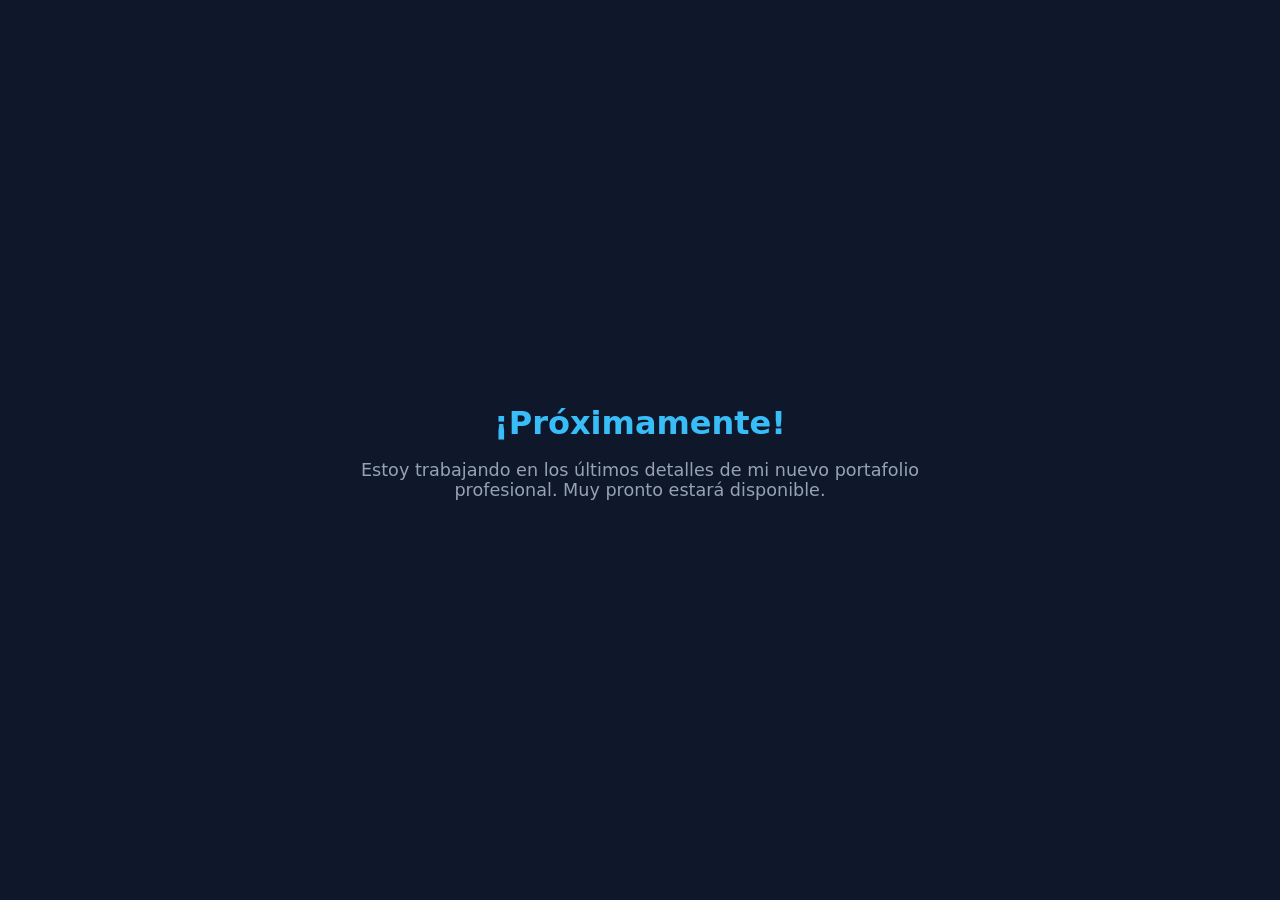
==== index.html @ eaaf488c "Create index.html" ====
<!DOCTYPE html>
<html lang="es">
<head>
    <meta charset="UTF-8">
    <meta name="viewport" content="width=device-width, initial-scale=1.0">
    <title>Portafolio en Construcción</title>
    <style>
        body {
            font-family: system-ui, -apple-system, sans-serif;
            background-color: #0f172a;
            color: #f8fafc;
            display: flex;
            justify-content: center;
            align-items: center;
            height: 100vh;
            margin: 0;
            text-align: center;
        }
        .container {
            padding: 2rem;
            max-width: 600px;
        }
        h1 { color: #38bdf8; margin-bottom: 0.5rem; }
        p { color: #94a3b8; font-size: 1.1rem; }
    </style>
</head>
<body>
    <div class="container">
        <h1>¡Próximamente!</h1>
        <p>Estoy trabajando en los últimos detalles de mi nuevo portafolio profesional. Muy pronto estará disponible.</p>
    </div>
</body>
</html>
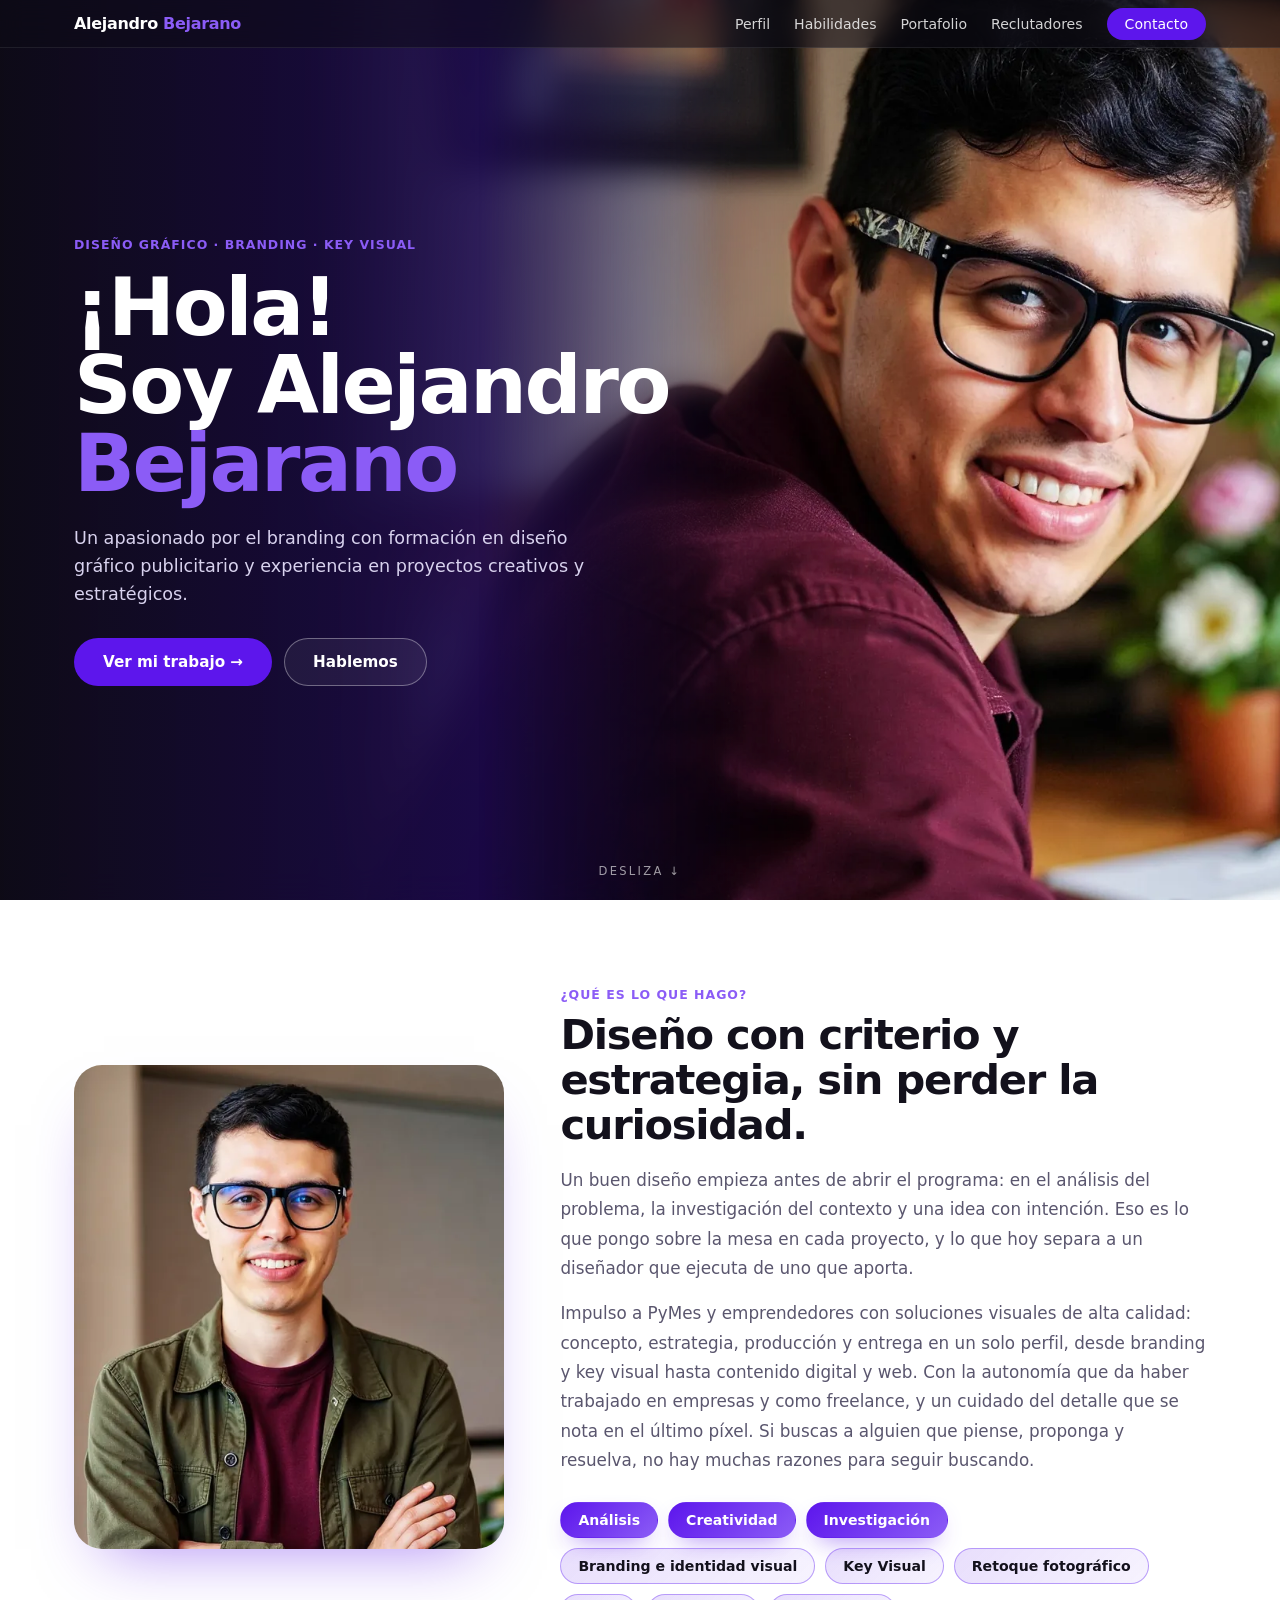
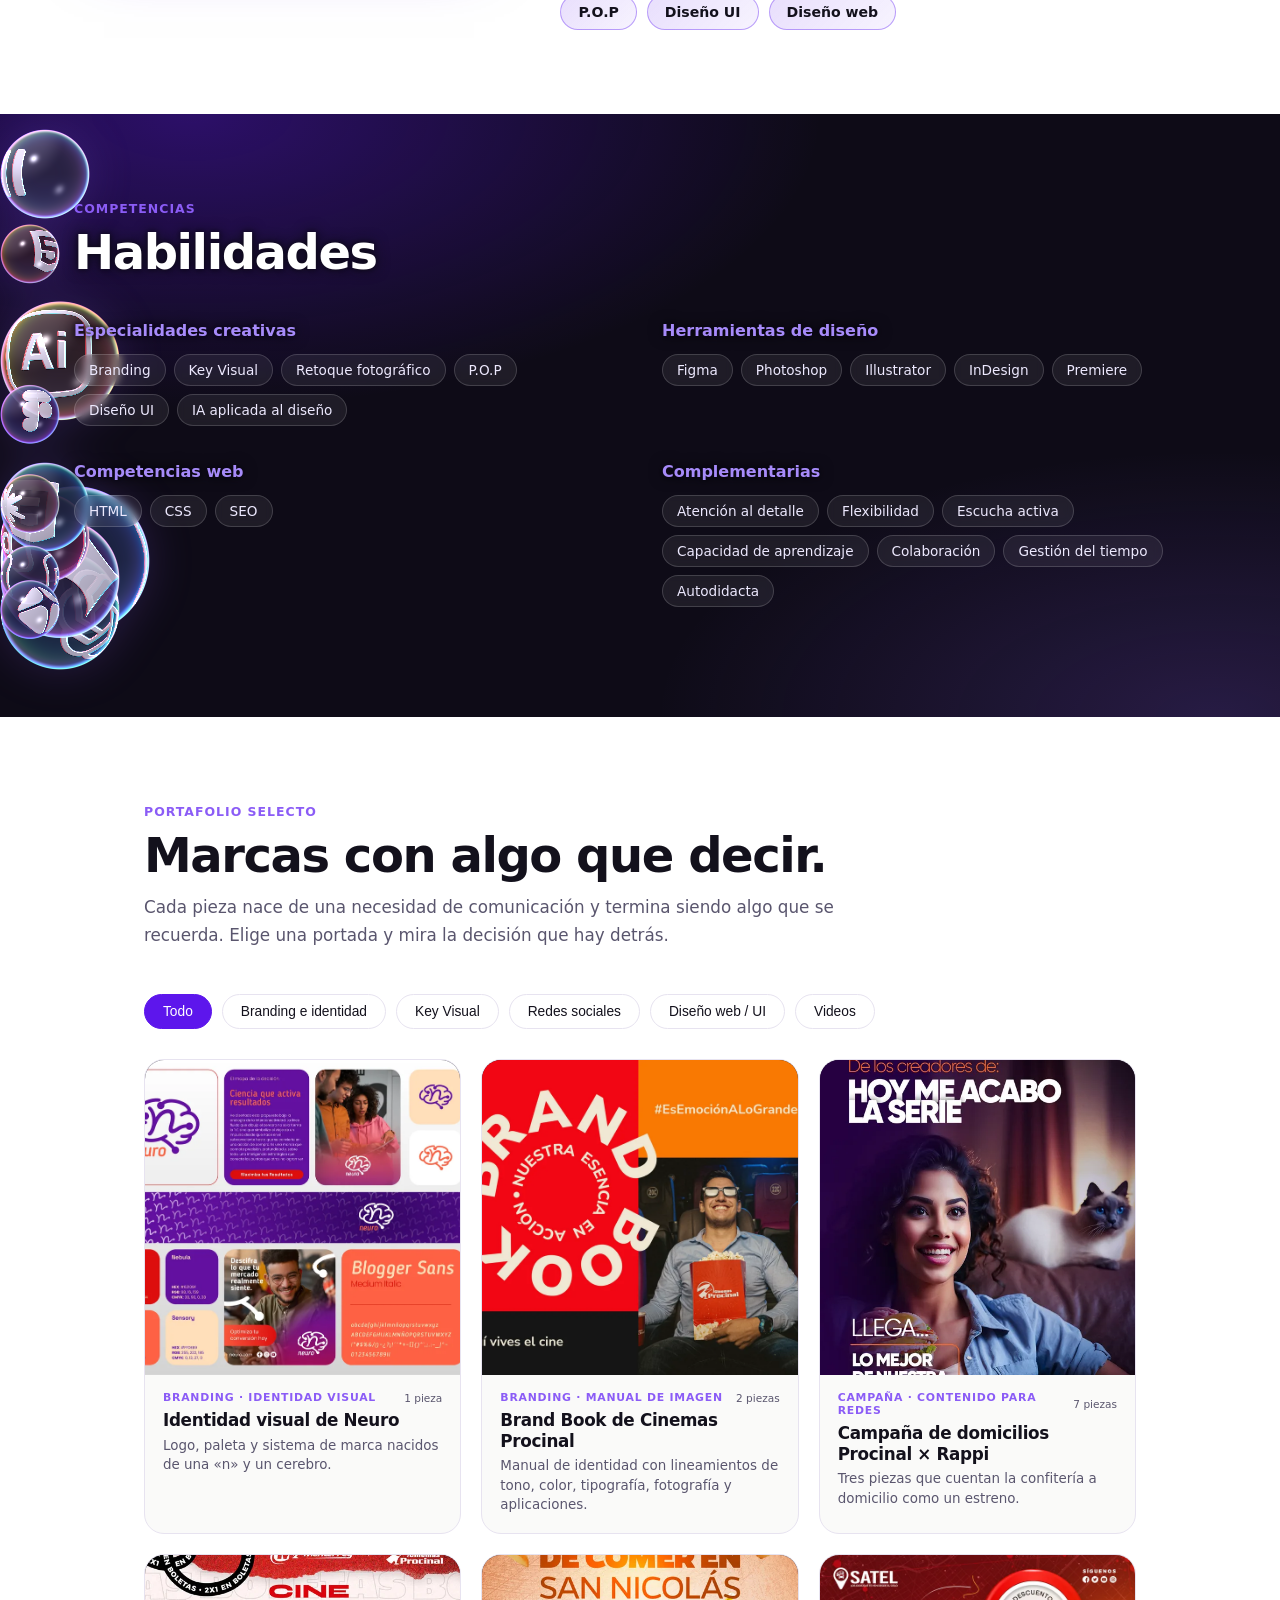
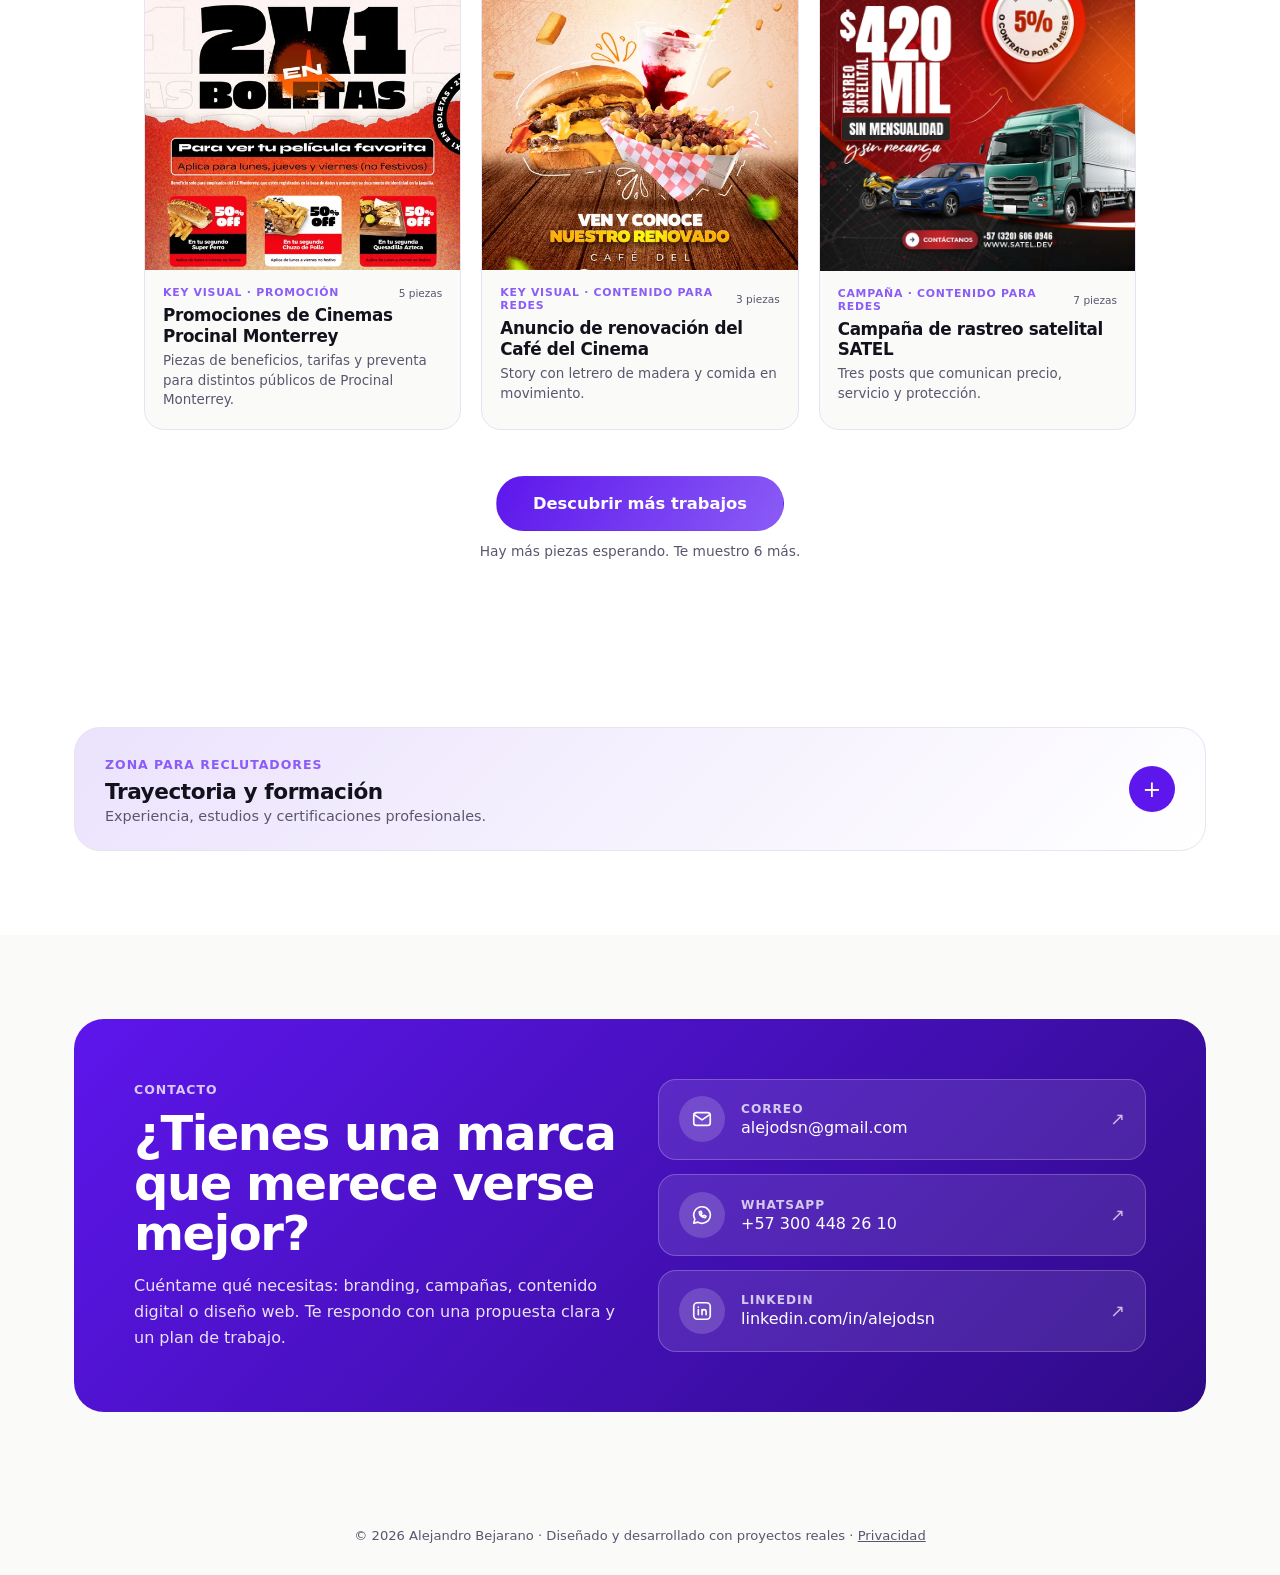
==== commit ea9ee716: "Importar la versión actual del portafolio" ====
--- a/index.html
+++ b/index.html
@@ -1,33 +1,110 @@
-<!DOCTYPE html>
-<html lang="es">
+<!doctype html>
+<html lang="es" class="no-js">
 <head>
-    <meta charset="UTF-8">
-    <meta name="viewport" content="width=device-width, initial-scale=1.0">
-    <title>Portafolio en Construcción</title>
-    <style>
-        body {
-            font-family: system-ui, -apple-system, sans-serif;
-            background-color: #0f172a;
-            color: #f8fafc;
-            display: flex;
-            justify-content: center;
-            align-items: center;
-            height: 100vh;
-            margin: 0;
-            text-align: center;
-        }
-        .container {
-            padding: 2rem;
-            max-width: 600px;
-        }
-        h1 { color: #38bdf8; margin-bottom: 0.5rem; }
-        p { color: #94a3b8; font-size: 1.1rem; }
-    </style>
+<meta charset="utf-8">
+<meta name="viewport" content="width=device-width, initial-scale=1, viewport-fit=cover">
+<title>Alejandro Bejarano — Diseñador Gráfico, Branding y Key Visual</title>
+<meta name="description" content="Portafolio de Alejandro Bejarano, diseñador gráfico en Medellín: branding, key visual, campañas y contenido digital para Cinemas Procinal, SATEL, Milenio, Del Bosque, Fenix y Neuro.">
+<link rel="icon" href="assets/favicon.svg" type="image/svg+xml">
+<meta name="theme-color" content="#0E0B17">
+<meta property="og:type" content="website"><meta property="og:locale" content="es_CO">
+<meta property="og:title" content="Alejandro Bejarano — Diseñador Gráfico, Branding y Key Visual">
+<meta property="og:description" content="Portafolio de Alejandro Bejarano, diseñador gráfico en Medellín: branding, key visual, campañas y contenido digital para Cinemas Procinal, SATEL, Milenio, Del Bosque, Fenix y Neuro.">
+<script type="application/ld+json">{"@context":"https://schema.org","@type":"Person","name":"Alejandro Bejarano","jobTitle":"Diseñador gráfico","description":"Portafolio de Alejandro Bejarano, diseñador gráfico en Medellín: branding, key visual, campañas y contenido digital.","email":"alejodsn@gmail.com","sameAs":["https://linkedin.com/in/alejodsn"],"address":{"@type":"PostalAddress","addressLocality":"Medellín","addressCountry":"CO"}}</script>
+<link rel="preload" as="image" href="assets/img/full/hero.webp">
+<link rel="stylesheet" href="assets/css/styles.css">
 </head>
 <body>
-    <div class="container">
-        <h1>¡Próximamente!</h1>
-        <p>Estoy trabajando en los últimos detalles de mi nuevo portafolio profesional. Muy pronto estará disponible.</p>
-    </div>
+<a class="skip-link" href="#main">Saltar al contenido</a>
+<header><nav>
+<a href="#inicio" class="logo">Alejandro <span>Bejarano</span></a>
+<ul class="links" id="links">
+<li><a class="nl" href="#perfil">Perfil</a></li><li><a class="nl" href="#habilidades">Habilidades</a></li><li><a class="nl" href="#portafolio">Portafolio</a></li><li><a class="nl" href="#reclutadores">Reclutadores</a></li><li><a class="nl cta" href="#contacto">Contacto</a></li>
+</ul>
+<button class="burger" id="burger" aria-label="Abrir menú" aria-controls="links" aria-expanded="false">☰</button>
+</nav></header>
+
+<main id="main">
+<section class="hero" id="inicio">
+<div class="hero-bg" id="heroBg"><img src="assets/img/full/hero.webp" alt="Alejandro Bejarano frente a su computador" width="1946" height="1332" fetchpriority="high" decoding="async"></div>
+<div class="hero-blur"></div>
+<div class="wrap"><div class="hero-in">
+<span class="eyebrow">Diseño gráfico · Branding · Key Visual</span>
+<h1>¡Hola!<br>Soy Alejandro <em>Bejarano</em></h1>
+<p>Un apasionado por el branding con formación en diseño gráfico publicitario y experiencia en proyectos creativos y estratégicos.</p>
+<div class="btns"><a class="btn b1" href="#portafolio">Ver mi trabajo →</a><a class="btn b2" href="#contacto">Hablemos</a></div>
+</div></div>
+<span class="scroll">Desliza ↓</span>
+</section>
+
+<section class="sec alt" id="perfil"><div class="wrap about">
+<div class="ph rv"><img src="assets/img/thumb/about.webp" alt="Retrato de Alejandro Bejarano" loading="lazy"></div>
+<div class="rv"><span class="eyebrow">¿Qué es lo que hago?</span>
+<h2 style="font-size:clamp(1.8rem,3.6vw,2.6rem);letter-spacing:-.03em;line-height:1.08;margin:10px 0 18px">Diseño con criterio y estrategia, sin perder la curiosidad.</h2>
+<p>Un buen diseño empieza antes de abrir el programa: en el análisis del problema, la investigación del contexto y una idea con intención. Eso es lo que pongo sobre la mesa en cada proyecto, y lo que hoy separa a un diseñador que ejecuta de uno que aporta.</p>
+<p>Impulso a PyMes y emprendedores con soluciones visuales de alta calidad: concepto, estrategia, producción y entrega en un solo perfil, desde branding y key visual hasta contenido digital y web. Con la autonomía que da haber trabajado en empresas y como freelance, y un cuidado del detalle que se nota en el último píxel. Si buscas a alguien que piense, proponga y resuelva, no hay muchas razones para seguir buscando.</p>
+<div class="tags"><span class="tag k">Análisis</span><span class="tag k">Creatividad</span><span class="tag k">Investigación</span><span class="tag">Branding e identidad visual</span><span class="tag">Key Visual</span><span class="tag">Retoque fotográfico</span><span class="tag">P.O.P</span><span class="tag">Diseño UI</span><span class="tag">Diseño web</span></div>
+</div></div></section>
+
+<section class="sec" id="habilidades">
+<div class="bubbles" aria-hidden="true">
+<span class="bb" style="--s:150px" data-bg="#001E36" data-tn="#31A8FF"><svg viewBox="0 0 48 48"><circle cx="24" cy="24" r="24" fill="#001E36"/><circle cx="24" cy="24" r="22.2" fill="none" stroke="#31A8FF" stroke-width="1.6"/><text x="24" y="31.5" text-anchor="middle" font-family="Arial,Helvetica,sans-serif" font-weight="700" font-size="21" fill="#31A8FF">Ps</text></svg></span>
+<span class="bb" style="--s:120px" data-bg="#330000" data-tn="#FF9A00"><svg viewBox="0 0 48 48"><circle cx="24" cy="24" r="24" fill="#330000"/><circle cx="24" cy="24" r="22.2" fill="none" stroke="#FF9A00" stroke-width="1.6"/><text x="24" y="31.5" text-anchor="middle" font-family="Arial,Helvetica,sans-serif" font-weight="700" font-size="21" fill="#FF9A00">Ai</text></svg></span>
+<span class="bb" style="--s:120px" data-bg="#14B38B" data-tn="#10A37F"><svg viewBox="0 0 48 48"><image href="[data-uri]" width="48" height="48"/></svg></span>
+<span class="bb" style="--s:120px" data-bg="#FFFFFF" data-tn="#9B72CB"><svg viewBox="0 0 48 48"><defs><linearGradient id="gmg" x1="6" y1="42" x2="42" y2="6" gradientUnits="userSpaceOnUse"><stop offset="0" stop-color="#4285F4"/><stop offset=".5" stop-color="#9B72CB"/><stop offset="1" stop-color="#D96570"/></linearGradient></defs><circle cx="24" cy="24" r="24" fill="#fff"/><path transform="translate(8.5 8.5) scale(1.29)" fill="url(#gmg)" d="M12 0C12.6 6.6 17.4 11.4 24 12 17.4 12.6 12.6 17.4 12 24 11.4 17.4 6.6 12.6 0 12 6.6 11.4 11.4 6.6 12 0Z"/></svg></span>
+<span class="bb" style="--s:90px" data-bg="#49021F" data-tn="#FF3366"><svg viewBox="0 0 48 48"><circle cx="24" cy="24" r="24" fill="#49021F"/><circle cx="24" cy="24" r="22.2" fill="none" stroke="#FF3366" stroke-width="1.6"/><text x="24" y="31.5" text-anchor="middle" font-family="Arial,Helvetica,sans-serif" font-weight="700" font-size="21" fill="#FF3366">Id</text></svg></span>
+<span class="bb" style="--s:90px" data-bg="#0B0B0B" data-tn="#C9C4FF"><svg viewBox="0 0 48 48"><circle cx="24" cy="24" r="24" fill="#0B0B0B"/><rect x="16.2" y="13" width="5.4" height="22" rx="1.7" fill="#fff"/><rect x="26.4" y="13" width="5.4" height="22" rx="1.7" fill="#fff"/></svg></span>
+<span class="bb" style="--s:90px" data-bg="#1572B6" data-tn="#33A9DC"><svg viewBox="0 0 48 48"><circle cx="24" cy="24" r="24" fill="#1572B6"/><g transform="translate(7.4 7.4) scale(.26)"><path fill="#FFFFFF" d="M18.814 114.123L8.76 1.352h110.48l-10.064 112.754-45.243 12.543-45.119-12.526z"/><path fill="#EDEDED" d="M64.001 117.062l36.559-10.136 8.601-96.354h-45.16v106.49z"/><path fill="#1572B6" d="M64.001 51.429h18.302l1.264-14.163H64.001V23.435h34.682l-.332 3.711-3.4 38.114h-30.95V51.429z"/><path fill="#1572B6" d="M64.083 87.349l-.061.018-15.403-4.159-.985-11.031H33.752l1.937 21.717 28.331 7.863.063-.018V87.349z"/><path fill="#1572B6" d="M81.127 64.675l-1.666 18.522-15.426 4.164v14.39l28.354-7.858.208-2.337 2.406-26.881H81.127z"/><path fill="#1572B6" d="M64.048 23.435v13.831H30.64l-.277-3.108-.63-7.012-.331-3.711h34.646zm-.047 27.996v13.831H48.792l-.277-3.108-.631-7.012-.33-3.711h16.447z"/></g></svg></span>
+<span class="bb" style="--s:60px" data-bg="#00005B" data-tn="#9999FF"><svg viewBox="0 0 48 48"><circle cx="24" cy="24" r="24" fill="#00005B"/><circle cx="24" cy="24" r="22.2" fill="none" stroke="#9999FF" stroke-width="1.6"/><text x="24" y="31.5" text-anchor="middle" font-family="Arial,Helvetica,sans-serif" font-weight="700" font-size="21" fill="#9999FF">Pr</text></svg></span>
+<span class="bb" style="--s:60px" data-bg="#D97757" data-tn="#D97757"><svg viewBox="0 0 48 48"><circle cx="24" cy="24" r="24" fill="#D97757"/><g stroke="#FAF9F5" stroke-width="3.3" stroke-linecap="round"><line x1="23.91" y1="22.20" x2="23.21" y2="9.02"/><line x1="25.01" y1="22.51" x2="29.31" y2="16.12"/><line x1="25.51" y1="23.02" x2="35.32" y2="16.65"/><line x1="25.80" y1="24.13" x2="32.98" y2="24.63"/><line x1="25.60" y1="24.82" x2="37.81" y2="31.04"/><line x1="24.79" y1="25.62" x2="28.60" y2="33.44"/><line x1="24.09" y1="25.80" x2="24.79" y2="38.98"/><line x1="22.99" y1="25.49" x2="18.69" y2="31.88"/><line x1="22.49" y1="24.98" x2="13.10" y2="31.08"/><line x1="22.20" y1="23.87" x2="15.02" y2="23.37"/><line x1="22.40" y1="23.18" x2="10.19" y2="16.96"/><line x1="23.21" y1="22.38" x2="19.18" y2="14.11"/></g></svg></span>
+<span class="bb" style="--s:60px" data-bg="#FFFFFF" data-tn="#7B61FF"><svg viewBox="0 0 48 48"><circle cx="24" cy="24" r="24" fill="#fff"/><image href="[data-uri]" x="4" y="4" width="40" height="40"/></svg></span>
+<span class="bb" style="--s:60px" data-bg="#1E1E1E" data-tn="#A259FF"><svg viewBox="0 0 48 48"><circle cx="24" cy="24" r="24" fill="#1E1E1E"/><g transform="translate(13.4 8) scale(.56)"><path d="M19 28.5a9.5 9.5 0 1 1 19 0 9.5 9.5 0 0 1-19 0z" fill="#1ABCFE"/><path d="M0 47.5A9.5 9.5 0 0 1 9.5 38H19v9.5a9.5 9.5 0 1 1-19 0z" fill="#0ACF83"/><path d="M19 0v19h9.5a9.5 9.5 0 1 0 0-19H19z" fill="#FF7262"/><path d="M0 9.5A9.5 9.5 0 0 0 9.5 19H19V0H9.5A9.5 9.5 0 0 0 0 9.5z" fill="#F24E1E"/><path d="M0 28.5A9.5 9.5 0 0 0 9.5 38H19V19H9.5A9.5 9.5 0 0 0 0 28.5z" fill="#A259FF"/></g></svg></span>
+<span class="bb" style="--s:60px" data-bg="#E44D26" data-tn="#F16529"><svg viewBox="0 0 48 48"><circle cx="24" cy="24" r="24" fill="#E44D26"/><g transform="translate(7.4 7.4) scale(.26)"><path fill="#FFFFFF" d="M19.037 113.876L9.032 1.661h109.936l-10.016 112.198-45.019 12.48z"/><path fill="#EDEDED" d="M64 116.8l36.378-10.086 8.559-95.878H64z"/><path fill="#E44D26" d="M64 52.455H45.788L44.53 38.361H64V24.599H29.489l.33 3.692 3.382 37.927H64zm0 35.743l-.061.017-15.327-4.14-.979-10.975H33.816l1.928 21.609 28.193 7.826.063-.017z"/><path fill="#E44D26" d="M63.952 52.455v13.763h16.947l-1.597 17.849-15.35 4.143v14.319l28.215-7.82.207-2.325 3.234-36.233.335-3.696h-3.708zm0-27.856v13.762h33.244l.276-3.092.628-7.012.33-3.658z"/></g></svg></span>
+</div>
+<div class="wrap">
+<div class="head rv"><span class="eyebrow">Competencias</span><h2>Habilidades</h2></div>
+<div class="sk rv">
+<div class="sg"><h3>Especialidades creativas</h3><div class="pills"><span class="pill">Branding</span><span class="pill">Key Visual</span><span class="pill">Retoque fotográfico</span><span class="pill">P.O.P</span><span class="pill">Diseño UI</span><span class="pill">IA aplicada al diseño</span></div></div>
+<div class="sg"><h3>Herramientas de diseño</h3><div class="pills"><span class="pill">Figma</span><span class="pill">Photoshop</span><span class="pill">Illustrator</span><span class="pill">InDesign</span><span class="pill">Premiere</span></div></div>
+<div class="sg"><h3>Competencias web</h3><div class="pills"><span class="pill">HTML</span><span class="pill">CSS</span><span class="pill">SEO</span></div></div>
+<div class="sg"><h3>Complementarias</h3><div class="pills"><span class="pill">Atención al detalle</span><span class="pill">Flexibilidad</span><span class="pill">Escucha activa</span><span class="pill">Capacidad de aprendizaje</span><span class="pill">Colaboración</span><span class="pill">Gestión del tiempo</span><span class="pill">Autodidacta</span></div></div>
+</div></div></section>
+
+<section class="sec alt" id="portafolio"><div class="wrap">
+<div class="head rv"><span class="eyebrow">Portafolio selecto</span>
+<h2>Marcas con algo que decir.</h2>
+<p>Cada pieza nace de una necesidad de comunicación y termina siendo algo que se recuerda. Elige una portada y mira la decisión que hay detrás.</p></div>
+<div class="filters rv" id="filters" role="group" aria-label="Filtrar proyectos">
+<button class="fb on" data-f="all" aria-pressed="true">Todo</button><button class="fb" data-f="branding" aria-pressed="false">Branding e identidad</button><button class="fb" data-f="key-visual" aria-pressed="false">Key Visual</button><button class="fb" data-f="social" aria-pressed="false">Redes sociales</button><button class="fb" data-f="web" aria-pressed="false">Diseño web / UI</button><button class="fb" data-f="videos" aria-pressed="false">Videos</button></div>
+<div class="grid" id="grid" aria-live="polite" aria-busy="false"></div>
+<div class="more" id="more"></div>
+</div></section>
+
+
+<section class="sec alt" id="reclutadores"><div class="wrap"><div class="rec rv">
+<button class="rect" id="recBtn" aria-expanded="false" aria-controls="recBody"><div><span class="eyebrow">Zona para reclutadores</span><h3 style="margin-top:6px">Trayectoria y formación</h3><small>Experiencia, estudios y certificaciones profesionales.</small></div><span class="pl" aria-hidden="true">+</span></button>
+<div class="rb" id="recBody"><div><div class="rbi">
+<h4 class="rh">Experiencia laboral</h4><div class="tl" id="tl"></div>
+<div class="edu"><div class="box"><h3>Formación académica</h3><p><strong>Técnico en diseño gráfico</strong><br>Cesde · Feb 2010 – Ago 2012</p></div><div class="box"><h3>Certificaciones</h3><div id="certs"></div></div></div>
+</div></div></div></div></div></section>
+
+<section class="sec" id="contacto"><div class="wrap"><div class="cbx rv">
+<div><span class="eyebrow" style="color:#d8c9ff">Contacto</span><h2 style="margin-top:10px">¿Tienes una marca que merece verse mejor?</h2><p>Cuéntame qué necesitas: branding, campañas, contenido digital o diseño web. Te respondo con una propuesta clara y un plan de trabajo.</p></div>
+<div class="cl">
+<a href="mailto:alejodsn@gmail.com"><span class="ic"><svg viewBox="0 0 24 24" fill="none" stroke="currentColor" stroke-width="1.8" stroke-linecap="round" stroke-linejoin="round"><rect x="3" y="5" width="18" height="14" rx="3"/><path d="m4 7.5 8 5.5 8-5.5"/></svg></span><span class="tx"><b>Correo</b><span>alejodsn@gmail.com</span></span><span class="ar">↗</span></a>
+<a href="https://wa.me/573004482610?text=Hola%20Alejandro%2C%20vi%20tu%20portafolio%20y%20me%20gustar%C3%ADa%20conversar%20sobre%20un%20proyecto.%20%C2%BFTienes%20disponibilidad%20esta%20semana%3F" target="_blank" rel="noopener"><span class="ic"><svg viewBox="0 0 24 24" fill="none" stroke="currentColor" stroke-width="1.8" stroke-linecap="round" stroke-linejoin="round"><path d="M12 3a9 9 0 0 0-7.8 13.5L3 21l4.6-1.2A9 9 0 1 0 12 3z"/><path d="M9 8.6c0 3.4 3 6.4 6.4 6.4l1-1.6-2.2-1-.9.9c-1-.4-2-1.4-2.4-2.4l.9-.9-1-2.2z"/></svg></span><span class="tx"><b>WhatsApp</b><span>+57 300 448 26 10</span></span><span class="ar">↗</span></a>
+<a href="https://linkedin.com/in/alejodsn" target="_blank" rel="noopener"><span class="ic"><svg viewBox="0 0 24 24" fill="none" stroke="currentColor" stroke-width="1.8" stroke-linecap="round" stroke-linejoin="round"><rect x="3" y="3" width="18" height="18" rx="4"/><path d="M8 10.5V16M8 7.8v.1M12 16v-5.5M12 13c0-1.5 1-2.5 2.3-2.5S16.5 11.2 16.5 13v3"/></svg></span><span class="tx"><b>LinkedIn</b><span>linkedin.com/in/alejodsn</span></span><span class="ar">↗</span></a>
+</div></div></div></section>
+<footer>© 2026 Alejandro Bejarano · Diseñado y desarrollado con proyectos reales · <a href="privacy.html">Privacidad</a></footer>
+</main>
+
+<div class="vw" id="vw" role="dialog" aria-modal="true" aria-labelledby="dialogTitle" aria-hidden="true" tabindex="-1">
+<button class="vwx" id="vwx" aria-label="Cerrar ventana">Cerrar ✕</button>
+<div class="vwg"><div class="stage" id="stage"></div><div class="panel" id="panel"></div></div></div>
+
+<div class="lb" id="lb" role="dialog" aria-modal="true" aria-label="Imagen ampliada" aria-hidden="true" tabindex="-1"><button class="vwx" id="lbx" aria-label="Cerrar imagen ampliada">Cerrar ✕</button><div class="lbs"><img id="lbi" class="fit" alt=""></div><div class="lbh" id="lbh">Clic en la imagen para ver el tamaño real</div></div>
+<script src="assets/js/portfolio-additions.js" defer></script>
+<script src="assets/js/media-hashes.js" defer></script>
+<script src="assets/js/app.js" defer></script>
 </body>
 </html>
--- a/assets/css/styles.css
+++ b/assets/css/styles.css
@@ -0,0 +1,164 @@
+:root{--purple:#5D16EC;--violet:#8B5CF6;--orange:#FF6A3D;--bg:#FAFAF9;--surface:#fff;--ink:#13111C;--soft:#5a566e;--line:#E7E3F0;--dark:#0E0B17;--dark2:#1A1626;color-scheme:light}
+@media(prefers-color-scheme:dark){:root:not([data-theme="light"]){--bg:#0E0B17;--surface:#17131F;--ink:#F3F1F8;--soft:#A79FC4;--line:#2A2438}}
+*{box-sizing:border-box;margin:0;padding:0}
+html{scroll-behavior:smooth;scroll-padding-top:80px}
+body{background:var(--bg);color:var(--ink);font-family:Inter,system-ui,sans-serif;-webkit-font-smoothing:antialiased;padding-bottom:env(safe-area-inset-bottom,0)}
+h1,h2,h3,.logo,.btn,.nl{font-family:'Space Grotesk',system-ui,sans-serif}
+a{color:inherit}img{max-width:100%;display:block}
+.wrap{max-width:1180px;margin:0 auto;padding:0 24px}
+.eyebrow{color:var(--violet);font-weight:600;letter-spacing:.08em;text-transform:uppercase;font-size:.78rem}
+:focus-visible{outline:2px solid var(--violet);outline-offset:3px}
+.no-js .rv{opacity:1;transform:none}
+header :focus-visible,#habilidades :focus-visible,.vw :focus-visible,.lb :focus-visible,.legal-head :focus-visible{outline-color:#fff}
+.skip-link{position:fixed;z-index:200;top:12px;left:12px;transform:translateY(-160%);padding:12px 16px;background:#fff;color:#13111C;border-radius:8px;font-weight:700}
+.skip-link:focus{transform:none;outline:3px solid #8B5CF6;outline-offset:3px}
+/* header */
+header{position:fixed;top:0;left:0;right:0;z-index:40;padding-top:env(safe-area-inset-top,0);background:rgba(14,11,23,.55);backdrop-filter:blur(12px);border-bottom:1px solid rgba(255,255,255,.08);color:#fff}
+nav{display:flex;align-items:center;justify-content:space-between;padding:14px 24px;max-width:1180px;margin:0 auto}
+.logo{font-weight:700;text-decoration:none;letter-spacing:-.02em}.logo span{color:var(--violet)}
+.links{display:flex;gap:24px;list-style:none;align-items:center}
+.nl{font-size:.88rem;font-weight:500;opacity:.82;text-decoration:none}.nl:hover{opacity:1}
+.cta{background:var(--purple);padding:8px 18px;border-radius:30px;opacity:1}
+.burger{display:none;background:none;border:0;color:#fff;font-size:1.5rem;cursor:pointer}
+@media(max-width:900px){.links{position:fixed;inset:60px 0 0 0;background:var(--dark);flex-direction:column;align-items:flex-start;padding:34px 24px;gap:22px;transform:translateX(100%);visibility:hidden;transition:transform .25s,visibility .25s}.links.open{transform:none;visibility:visible}.burger{display:block}}
+/* hero */
+.hero{position:relative;min-height:100svh;min-height:100vh;background:var(--dark);color:#fff;overflow:hidden;display:flex;align-items:center}
+.hero-bg{position:absolute;inset:-8% 0;will-change:transform}
+.hero-bg img{position:absolute;top:0;left:24%;height:100%;width:auto;max-width:none;-webkit-mask-image:linear-gradient(90deg,transparent,#000 28%);mask-image:linear-gradient(90deg,transparent,#000 28%)}
+.hero-blur{position:absolute;inset:0 auto 0 0;width:68%;backdrop-filter:blur(16px);-webkit-backdrop-filter:blur(16px);background:linear-gradient(90deg,rgba(14,11,23,.96),rgba(32,10,90,.72) 55%,transparent);-webkit-mask-image:linear-gradient(90deg,#000 55%,transparent);mask-image:linear-gradient(90deg,#000 55%,transparent)}
+.hero .wrap{width:100%}.hero-in{position:relative;z-index:2;padding-top:90px;padding-bottom:70px;max-width:620px}
+.hero h1{font-size:clamp(2.6rem,7vw,5rem);line-height:.98;letter-spacing:-.03em;margin:16px 0 20px}
+.hero h1 em{font-style:normal;color:var(--violet)}
+.hero p{font-size:1.1rem;line-height:1.6;color:#d8d2ee;max-width:46ch}
+.btns{display:flex;gap:12px;flex-wrap:wrap;margin-top:30px}
+.btn{display:inline-flex;align-items:center;gap:8px;padding:14px 28px;border-radius:40px;font-weight:600;font-size:.95rem;text-decoration:none;border:1px solid transparent;cursor:pointer;transition:transform .2s,background .2s}
+.btn:hover{transform:translateY(-2px)}
+.b1{background:var(--purple);color:#fff}.b2{border-color:rgba(255,255,255,.35);color:#fff;background:rgba(255,255,255,.06)}
+.scroll{position:absolute;bottom:22px;left:50%;transform:translateX(-50%);z-index:2;font-size:.72rem;letter-spacing:.2em;text-transform:uppercase;opacity:.6}
+@media(max-width:760px){.hero{align-items:flex-end}.hero-bg{inset:-4% 0 30% 0}.hero-bg img{left:50%;transform:translateX(-50%);height:100%;-webkit-mask-image:none;mask-image:none}.hero-blur{inset:36% 0 0 0;width:100%;background:linear-gradient(0deg,rgba(14,11,23,.98) 55%,rgba(32,10,90,.55));-webkit-mask-image:linear-gradient(0deg,#000 70%,transparent);mask-image:linear-gradient(0deg,#000 70%,transparent)}.hero-in{padding-bottom:64px}}
+/* sections */
+.sec{padding:84px 0}.alt{background:var(--surface)}
+.head{max-width:700px;margin-bottom:44px}.head h2{font-size:clamp(1.9rem,4vw,3rem);letter-spacing:-.03em;line-height:1.05;margin:10px 0 14px}.head p{color:var(--soft);line-height:1.65;font-size:1.05rem}
+.rv{opacity:0;transform:translateY(26px);transition:opacity .8s ease,transform .8s ease}.rv.in{opacity:1;transform:none}
+/* about */
+.about{display:grid;grid-template-columns:.8fr 1.2fr;gap:56px;align-items:center}
+.ph{border-radius:28px;overflow:hidden;aspect-ratio:4/4.5;box-shadow:0 30px 60px -30px rgba(93,22,236,.5)}.ph img{width:100%;height:100%;object-fit:cover}
+.about p{color:var(--soft);line-height:1.75;margin-bottom:16px;font-size:1.05rem}
+.tags{display:flex;flex-wrap:wrap;gap:10px;margin-top:26px}
+.tag{background:linear-gradient(135deg,rgba(93,22,236,.14),rgba(139,92,246,.07));border:1px solid rgba(139,92,246,.55);color:var(--ink);font-weight:600;padding:9px 17px;border-radius:26px;font-size:.88rem;transition:all .6s cubic-bezier(.16,1,.3,1)}
+.tag.k{background:linear-gradient(135deg,var(--purple),var(--violet));border-color:transparent;color:#fff;box-shadow:0 10px 24px -12px rgba(93,22,236,.8)}
+.tag:hover{transform:translateY(-3px);border-color:var(--violet)}
+@media(max-width:820px){.about{grid-template-columns:1fr;gap:30px}}
+/* skills */
+#habilidades{position:relative;overflow:hidden;padding-bottom:110px;color:#EDE9FE;background:radial-gradient(900px 420px at 15% 0%,rgba(93,22,236,.38),transparent 70%),radial-gradient(800px 380px at 95% 100%,rgba(139,92,246,.20),transparent 70%),#0E0B17}#habilidades .wrap{position:relative;z-index:1}
+.sk{display:grid;grid-template-columns:repeat(2,1fr);gap:36px 44px}
+@media(max-width:700px){.sk{grid-template-columns:1fr}}
+.sg h3{font-size:1rem;margin-bottom:14px;color:#A78BFA}
+#habilidades .head h2{color:#fff}#habilidades .head h2,.sg h3{text-shadow:0 0 14px #0E0B17,0 0 5px #0E0B17}
+.pills{display:flex;flex-wrap:wrap;gap:8px}.pill{background:rgba(255,255,255,.07);border:1px solid rgba(255,255,255,.16);color:#EDE9FE;padding:7px 14px;border-radius:18px;font-size:.85rem;backdrop-filter:blur(4px)}
+.bubbles{position:absolute;inset:0;pointer-events:none;z-index:0}
+.bb{position:absolute;left:0;top:0;width:var(--s);height:var(--s);border-radius:50%;overflow:hidden;will-change:transform;box-shadow:0 24px 40px -18px rgba(93,22,236,.55),inset -6px -8px 16px rgba(0,0,0,.18)}
+.bb svg{width:100%;height:100%;display:block}
+.bb::after{content:"";position:absolute;inset:0;border-radius:50%;pointer-events:none;background:radial-gradient(circle at 30% 24%,rgba(255,255,255,.5),rgba(255,255,255,0) 42%)}
+#habilidades.gl-on .bb{visibility:hidden}
+.gl{position:absolute;inset:0;width:100%;height:100%;filter:drop-shadow(0 0 22px rgba(139,92,246,.22))}
+@keyframes fl{from{transform:translate3d(0,0,0) rotate(0)}to{transform:translate3d(var(--x,16px),-38px,0) rotate(9deg)}}
+@media(max-width:700px){.bb{opacity:.75;width:calc(var(--s)*.7);height:calc(var(--s)*.7)}}
+/* portfolio */
+#portafolio .wrap{max-width:1040px}
+.stats{display:flex;gap:40px;flex-wrap:wrap;margin:0 0 34px}.stat b{display:block;font-family:'Space Grotesk',system-ui,sans-serif;font-size:2.6rem;letter-spacing:-.04em;color:var(--violet);line-height:1}.stat span{font-size:.82rem;color:var(--soft)}
+.filters{display:flex;gap:10px;flex-wrap:wrap;margin-bottom:30px}
+.fb{border:1px solid var(--line);background:transparent;color:var(--ink);padding:9px 18px;border-radius:24px;font-size:.86rem;font-weight:500;cursor:pointer;transition:all .6s cubic-bezier(.16,1,.3,1)}.fb:hover{border-color:var(--violet)}.fb.on{background:var(--purple);border-color:var(--purple);color:#fff}
+.grid{display:grid;grid-template-columns:repeat(3,1fr);gap:20px}
+@media(max-width:980px){.grid{grid-template-columns:repeat(2,1fr)}}@media(max-width:640px){.grid{grid-template-columns:1fr}}
+.card{background:var(--bg);border:1px solid var(--line);border-radius:20px;overflow:hidden;cursor:pointer;display:flex;flex-direction:column;text-align:left;color:inherit;font:inherit;padding:0;transition:transform .9s cubic-bezier(.16,1,.3,1),box-shadow .9s cubic-bezier(.16,1,.3,1),border-color .7s ease}
+.card:hover,.card:focus-visible{transform:translateY(-5px);border-color:rgba(139,92,246,.55);box-shadow:0 28px 44px -26px rgba(93,22,236,.5)}
+.cov{position:relative;aspect-ratio:1/1;overflow:hidden;background:var(--dark2)}
+.cov img{width:100%;height:100%;object-fit:cover;transition:transform 1.4s cubic-bezier(.16,1,.3,1)}.card:hover .cov img,.card:focus-visible .cov img{transform:scale(1.05)}
+.cov i{position:absolute;left:12px;bottom:12px;background:rgba(14,11,23,.78);backdrop-filter:blur(6px);color:#fff;font-style:normal;font-size:.74rem;padding:7px 13px;border-radius:20px;opacity:0;transform:translateY(10px);transition:opacity .8s ease,transform .9s cubic-bezier(.16,1,.3,1)}.card:hover .cov i,.card:focus-visible .cov i{opacity:1;transform:none}
+.cb{padding:16px 18px 18px;height:158px}
+.cc-row{display:flex;align-items:center;justify-content:space-between;gap:8px}.cc{font-size:.68rem;color:var(--violet);font-weight:600;text-transform:uppercase;letter-spacing:.07em}.piece-total{font-size:.66rem;color:var(--soft);white-space:nowrap}
+.card h3{font-size:1.05rem;margin:6px 0 5px;letter-spacing:-.02em;line-height:1.22}
+.card p{font-size:.84rem;color:var(--soft);line-height:1.45}
+.more{text-align:center;margin-top:46px}.more small{display:block;margin-top:12px;color:var(--soft);font-size:.86rem}
+.more .btn{background:linear-gradient(120deg,var(--purple),var(--violet));color:#fff;padding:17px 36px;font-size:1.02rem}
+/* viewer */
+.vw{position:fixed;inset:0;z-index:100;background:rgba(8,6,14,0);backdrop-filter:blur(0);-webkit-backdrop-filter:blur(0);display:none;transition:background .7s ease,backdrop-filter .7s ease,-webkit-backdrop-filter .7s ease;color:#fff}
+.vw.open{display:block}.vw.show{background:rgba(8,6,14,.74);backdrop-filter:blur(18px);-webkit-backdrop-filter:blur(18px)}
+.vwx{position:absolute;top:calc(14px + env(safe-area-inset-top,0));right:18px;z-index:5;background:#fff;color:#13111C;border:0;border-radius:40px;padding:11px 20px;font:600 .88rem 'Space Grotesk',system-ui,sans-serif;cursor:pointer;box-shadow:0 10px 30px rgba(0,0,0,.4)}
+.vwg{display:grid;grid-template-columns:minmax(0,1fr) 420px;height:100%;min-height:0}
+.stage{--main-image-max-height:calc(100dvh - 166px);height:100vh;height:100dvh;min-width:0;min-height:0;overflow:hidden;padding:72px 30px 14px;display:grid;grid-template-rows:minmax(0,1fr) 68px;align-items:stretch;gap:12px}
+.stage.single{--main-image-max-height:calc(100dvh - 86px);grid-template-rows:minmax(0,1fr)}
+.mw{position:relative;display:grid;place-items:center;min-width:0;min-height:0;width:100%;height:100%;overflow:hidden;line-height:0;border-radius:14px}
+.stage img.main{display:block;width:auto;height:auto;max-width:100%;max-height:var(--main-image-max-height);object-fit:contain;border-radius:14px;box-shadow:0 40px 80px -20px rgba(0,0,0,.7);cursor:zoom-in}
+.stage video.main{display:block;width:auto;height:auto;max-width:100%;max-height:var(--main-image-max-height);object-fit:contain;border-radius:14px;box-shadow:0 40px 80px -20px rgba(0,0,0,.7)}
+.stage video.main{background:#08060E}
+.pdf-shell{display:flex;flex-direction:column;width:100%;height:100%;min-width:0;min-height:0;background:#15131b;line-height:1}
+.pdf-toolbar{display:flex;align-items:center;gap:8px;flex:0 0 48px;min-width:0;padding:6px 10px;background:#211d2c;color:#f5f2fc;font:600 .76rem system-ui,sans-serif}
+.pdf-toolbar button{min-width:34px;height:32px;border:1px solid rgba(255,255,255,.18);border-radius:8px;background:rgba(255,255,255,.08);color:inherit;font:inherit;cursor:pointer}.pdf-toolbar button:hover,.pdf-toolbar button:focus-visible{border-color:#a78bfa;background:rgba(139,92,246,.24)}
+.pdf-toolbar [data-pdf-page]{white-space:nowrap;font-variant-numeric:tabular-nums}.pdf-spacer{flex:1;min-width:2px}
+.pdf-pages{flex:1 1 auto;min-width:0;min-height:0;overflow-y:auto;overflow-x:clip;overscroll-behavior:contain;padding:16px 12px 28px;scrollbar-width:thin;background:#302d36;scroll-behavior:smooth}
+.pdf-pages.zoomed{overflow-x:auto}.pdf-pages:focus-visible{outline:2px solid #a78bfa;outline-offset:-2px}.pdf-page{max-width:920px;height:auto;margin:0 auto 18px;background:#fff;box-shadow:0 12px 30px rgba(0,0,0,.35)}.pdf-page canvas{display:block;width:100%;height:100%;background:#fff}
+.pdf-error .pdf-pages::before{content:"No se pudo renderizar el documento. Abre el PDF original desde el panel del proyecto.";display:block;margin:30px auto;max-width:30rem;color:#fff;font:500 .9rem/1.6 system-ui,sans-serif;text-align:center}
+.mw.media-error::after{content:"No se pudo cargar este recurso";position:absolute;left:50%;top:50%;transform:translate(-50%,-50%);padding:10px 14px;border-radius:10px;background:rgba(14,11,23,.88);color:#fff;font:600 .9rem system-ui,sans-serif;pointer-events:none}
+.zoom{position:absolute;right:12px;bottom:12px;line-height:1;background:rgba(14,11,23,.82);backdrop-filter:blur(8px);color:#fff;border:1px solid rgba(255,255,255,.25);border-radius:30px;padding:10px 16px;font:600 .8rem 'Space Grotesk',system-ui,sans-serif;cursor:pointer;opacity:0;transform:translateY(8px);transition:opacity .6s ease,transform .8s cubic-bezier(.16,1,.3,1)}
+.mw:hover .zoom,.zoom:focus-visible{opacity:1;transform:none}
+@media(hover:none){.zoom{opacity:1;transform:none}}
+.th{display:flex;gap:10px;flex-wrap:nowrap;justify-content:flex-start;align-items:center;width:100%;height:68px;min-height:68px;overflow-x:auto;overflow-y:hidden;padding:2px 4px;scrollbar-width:thin;scroll-snap-type:x proximity}.th button{position:relative;flex:0 0 64px;width:64px;height:64px;border-radius:12px;overflow:hidden;border:2px solid transparent;padding:0;cursor:pointer;opacity:.55;background:#000;transition:opacity .5s,border-color .5s;scroll-snap-align:start}.th button.on,.th button:hover{border-color:var(--violet);opacity:1}.th img{width:100%;height:100%;object-fit:cover}
+.th button:focus-visible{opacity:1;border-color:#fff}
+.video-badge{position:absolute;right:4px;bottom:4px;width:22px;height:22px;display:grid;place-items:center;border-radius:50%;background:rgba(14,11,23,.88);color:#fff;font-size:.55rem;pointer-events:none}
+.piece-info{margin:4px 0 24px;padding:16px 18px;border:1px solid rgba(255,255,255,.13);border-radius:14px;background:rgba(139,92,246,.10)}
+.piece-info .piece-count,.piece-info small{display:block;color:#c4b5fd;font-size:.75rem;font-weight:600;letter-spacing:.04em}
+.piece-info h3{font-size:1.12rem;line-height:1.25;margin:8px 0}
+.piece-info p{margin:0 0 8px}
+.source-docs{margin-top:24px}.source-docs a{display:block;width:fit-content;margin:8px 0;color:#c4b5fd;font-weight:600;font-size:.9rem}
+.panel{overflow:auto;background:linear-gradient(180deg,rgba(26,22,38,.92),rgba(14,11,23,.96));border-left:1px solid rgba(255,255,255,.08);padding:76px 32px 40px;transform:translateX(60px);opacity:0;transition:transform 1s cubic-bezier(.16,1,.3,1) .1s,opacity .8s ease .1s}
+.vw.show .panel{transform:none;opacity:1}
+.vw:not(.show){transition:background .55s ease .2s,backdrop-filter .55s ease .2s,-webkit-backdrop-filter .55s ease .2s}
+.vw:not(.show) .panel{transition:transform .4s cubic-bezier(.4,0,.2,1),opacity .3s ease}
+.vw.closing .stage img.main,.vw.closing .th,.vw.closing .zoom{animation:vOut .4s cubic-bezier(.4,0,.2,1) both}
+@keyframes vOut{to{opacity:0;transform:translateY(50px) scale(.95);filter:blur(8px)}}
+.panel>*{animation:pIn 1s cubic-bezier(.16,1,.3,1) both;animation-delay:calc(var(--d,0)*70ms + 300ms)}
+@keyframes pIn{from{opacity:0;transform:translateY(24px)}to{opacity:1;transform:none}}
+.panel .k{color:var(--violet);font-size:.74rem;font-weight:600;letter-spacing:.1em;text-transform:uppercase;display:block}
+.panel h2{font-size:1.9rem;line-height:1.05;letter-spacing:-.03em;margin:10px 0}
+.panel .q{font-size:1.15rem;color:#ffb199;font-family:'Space Grotesk',system-ui,sans-serif;line-height:1.3;margin-bottom:22px}
+.meta{display:grid;grid-template-columns:1fr 1fr;gap:10px;margin-bottom:24px}.meta div{background:rgba(255,255,255,.06);border-radius:12px;padding:10px 12px}.meta b{display:block;font-size:.66rem;letter-spacing:.08em;text-transform:uppercase;color:#a79fc4;font-weight:600}.meta span{font-size:.86rem}
+.panel h4{font-family:'Space Grotesk',system-ui,sans-serif;font-size:.95rem;margin:20px 0 6px;color:#fff}.panel p{font-size:.92rem;line-height:1.7;color:#cfc8e6}
+.sw{display:flex;gap:8px;margin-top:8px}.sw i{width:34px;height:34px;border-radius:50%;border:2px solid rgba(255,255,255,.25)}
+.nav2{display:flex;gap:10px;margin-top:30px;flex-wrap:wrap}.nav2 .btn{padding:12px 22px;font-size:.88rem}
+@media(max-width:900px){.vwg{display:block;height:100%;overflow:auto}.stage{--main-image-max-height:calc(max(360px,min(76svh,740px)) - 154px);height:min(76vh,740px);height:min(76svh,740px);min-height:360px;overflow:hidden;padding:64px 16px 10px;grid-template-rows:minmax(0,1fr) 68px}.stage.single{--main-image-max-height:calc(max(360px,min(76svh,740px)) - 74px);grid-template-rows:minmax(0,1fr)}.panel{min-height:0;overflow:visible;border-left:0;padding:24px 20px 50px;transform:translateY(40px)}}
+@media(max-width:520px){.stage{--main-image-max-height:calc(max(340px,min(74svh,680px)) - 154px);height:min(74vh,680px);height:min(74svh,680px);min-height:340px;padding-inline:12px}.stage.single{--main-image-max-height:calc(max(340px,min(74svh,680px)) - 74px)}.th{gap:8px}.th button{flex-basis:58px;width:58px;height:58px}.pdf-toolbar{gap:5px;padding-inline:6px;font-size:.68rem}.pdf-toolbar button{min-width:30px;height:30px}.pdf-spacer{min-width:0}}
+.lb{position:fixed;inset:0;z-index:200;background:rgba(5,4,10,.95);display:none;opacity:0;transition:opacity .5s ease;color:#fff}.lb.open{display:block}.lb.show{opacity:1}
+.lbs{position:absolute;inset:0;overflow:auto;display:flex;padding:70px 20px 50px}
+#lbi{margin:auto;border-radius:10px;flex:none}
+#lbi.fit{height:calc(100vh - 130px);width:auto;max-width:100%;object-fit:contain;cursor:zoom-in}
+#lbi:not(.fit){max-width:none;cursor:zoom-out}
+.lbh{position:fixed;bottom:18px;left:50%;transform:translateX(-50%);font-size:.8rem;opacity:.7;pointer-events:none}
+/* timeline */
+.tl{border-left:2px solid var(--line);padding-left:30px;display:flex;flex-direction:column;gap:38px}.ti{position:relative}.ti:before{content:"";position:absolute;left:-37px;top:5px;width:12px;height:12px;border-radius:50%;background:var(--purple);box-shadow:0 0 0 5px rgba(93,22,236,.2)}
+.td{font-size:.8rem;color:var(--violet);font-weight:600}.ti h3{font-size:1.2rem;margin:6px 0 2px}.to{color:var(--soft);font-size:.92rem;margin-bottom:8px}.ti ul{padding-left:18px;color:var(--soft);font-size:.92rem;line-height:1.75}
+.edu{margin-top:44px;display:grid;grid-template-columns:1fr 1.4fr;gap:20px}@media(max-width:820px){.edu{grid-template-columns:1fr}}
+.box{border:1px solid var(--line);border-radius:20px;padding:24px;background:var(--bg)}.box h3{font-size:1rem;margin-bottom:12px}.box p{color:var(--soft);font-size:.92rem}
+.cert{display:flex;justify-content:space-between;gap:10px;flex-wrap:wrap;font-size:.86rem;color:var(--soft);padding:8px 0;border-bottom:1px solid var(--line)}.cert:last-child{border:0}.cert a{color:var(--violet);text-decoration:none;font-weight:500}
+/* recruiters */
+.rec{border:1px solid var(--line);border-radius:26px;background:linear-gradient(135deg,rgba(93,22,236,.12),transparent);overflow:hidden}
+.rect{width:100%;display:flex;justify-content:space-between;align-items:center;gap:16px;padding:26px 30px;background:none;border:0;color:inherit;cursor:pointer;text-align:left;font:inherit}
+.rect h3{font-size:1.35rem;letter-spacing:-.02em}.rect small{display:block;color:var(--soft);margin-top:4px;font-size:.9rem}
+.rect .pl{flex:none;width:46px;height:46px;border-radius:50%;background:var(--purple);color:#fff;display:grid;place-items:center;font-size:1.4rem;transition:transform .35s}.rect[aria-expanded=true] .pl{transform:rotate(45deg)}
+.rb{display:grid;grid-template-rows:0fr;transition:grid-template-rows .5s ease}.rb.open{grid-template-rows:1fr}.rb>div{overflow:hidden}
+.refs{display:grid;grid-template-columns:repeat(3,1fr);gap:16px;padding:6px 30px 30px}@media(max-width:900px){.refs{grid-template-columns:1fr}}
+.ref{background:var(--surface);border:1px solid var(--line);border-radius:18px;padding:22px}.ref b{font-family:'Space Grotesk',system-ui,sans-serif;font-size:1.05rem}.ref .r{color:var(--violet);font-size:.78rem;font-weight:600;text-transform:uppercase;letter-spacing:.06em;margin:4px 0 8px}.ref a{color:var(--ink);font-size:.9rem;text-decoration:none;border-bottom:1px solid var(--violet)}.ref p{color:var(--soft);font-size:.9rem;line-height:1.65;margin-top:12px}
+.rbi{padding:8px 30px 34px}.rbi .refs{padding:0}.rh{font-family:'Space Grotesk',system-ui,sans-serif;font-size:1.1rem;margin:26px 0 20px}
+/* contact */
+.cbx{background:linear-gradient(135deg,var(--purple),#2E0A86);border-radius:30px;padding:60px;color:#fff;display:grid;grid-template-columns:1fr 1fr;gap:36px}@media(max-width:820px){.cbx{grid-template-columns:1fr;padding:36px 24px}}
+.cbx h2{font-size:clamp(1.9rem,4vw,3rem);letter-spacing:-.03em;line-height:1.05}.cbx p{opacity:.88;margin-top:14px;line-height:1.65}
+.cl{display:grid;gap:14px}
+.cl a{display:flex;align-items:center;gap:16px;background:rgba(255,255,255,.1);border:1px solid rgba(255,255,255,.22);padding:16px 20px;border-radius:18px;text-decoration:none;color:#fff;transition:background .6s cubic-bezier(.16,1,.3,1),transform .6s cubic-bezier(.16,1,.3,1)}
+.cl a:hover{background:rgba(255,255,255,.2);transform:translateX(6px)}
+.cl .ic{flex:none;width:46px;height:46px;border-radius:50%;background:rgba(255,255,255,.16);display:grid;place-items:center}.cl .ic svg{width:22px;height:22px}
+.cl .tx{flex:1;min-width:0}.cl .tx b{display:block;font-family:'Space Grotesk',system-ui,sans-serif;font-size:.76rem;letter-spacing:.08em;text-transform:uppercase;opacity:.75;font-weight:600}.cl .tx span{display:block;font-size:1rem;font-weight:500;margin-top:2px;overflow-wrap:anywhere}
+.cl .ar{opacity:.7;font-size:1.1rem}
+footer{padding:32px 24px;text-align:center;color:var(--soft);font-size:.82rem}
+@keyframes rmIn{from{opacity:0}to{opacity:1}}
+@media(prefers-reduced-motion:reduce){html{scroll-behavior:auto}.bb{animation:none}.rv{transform:none}.stage img.main,.panel>*{animation-name:rmIn}.panel,.vw.show .panel{transform:none}.card:hover,.card:focus-visible,.card:hover .cov img,.card:focus-visible .cov img{transform:none}}
